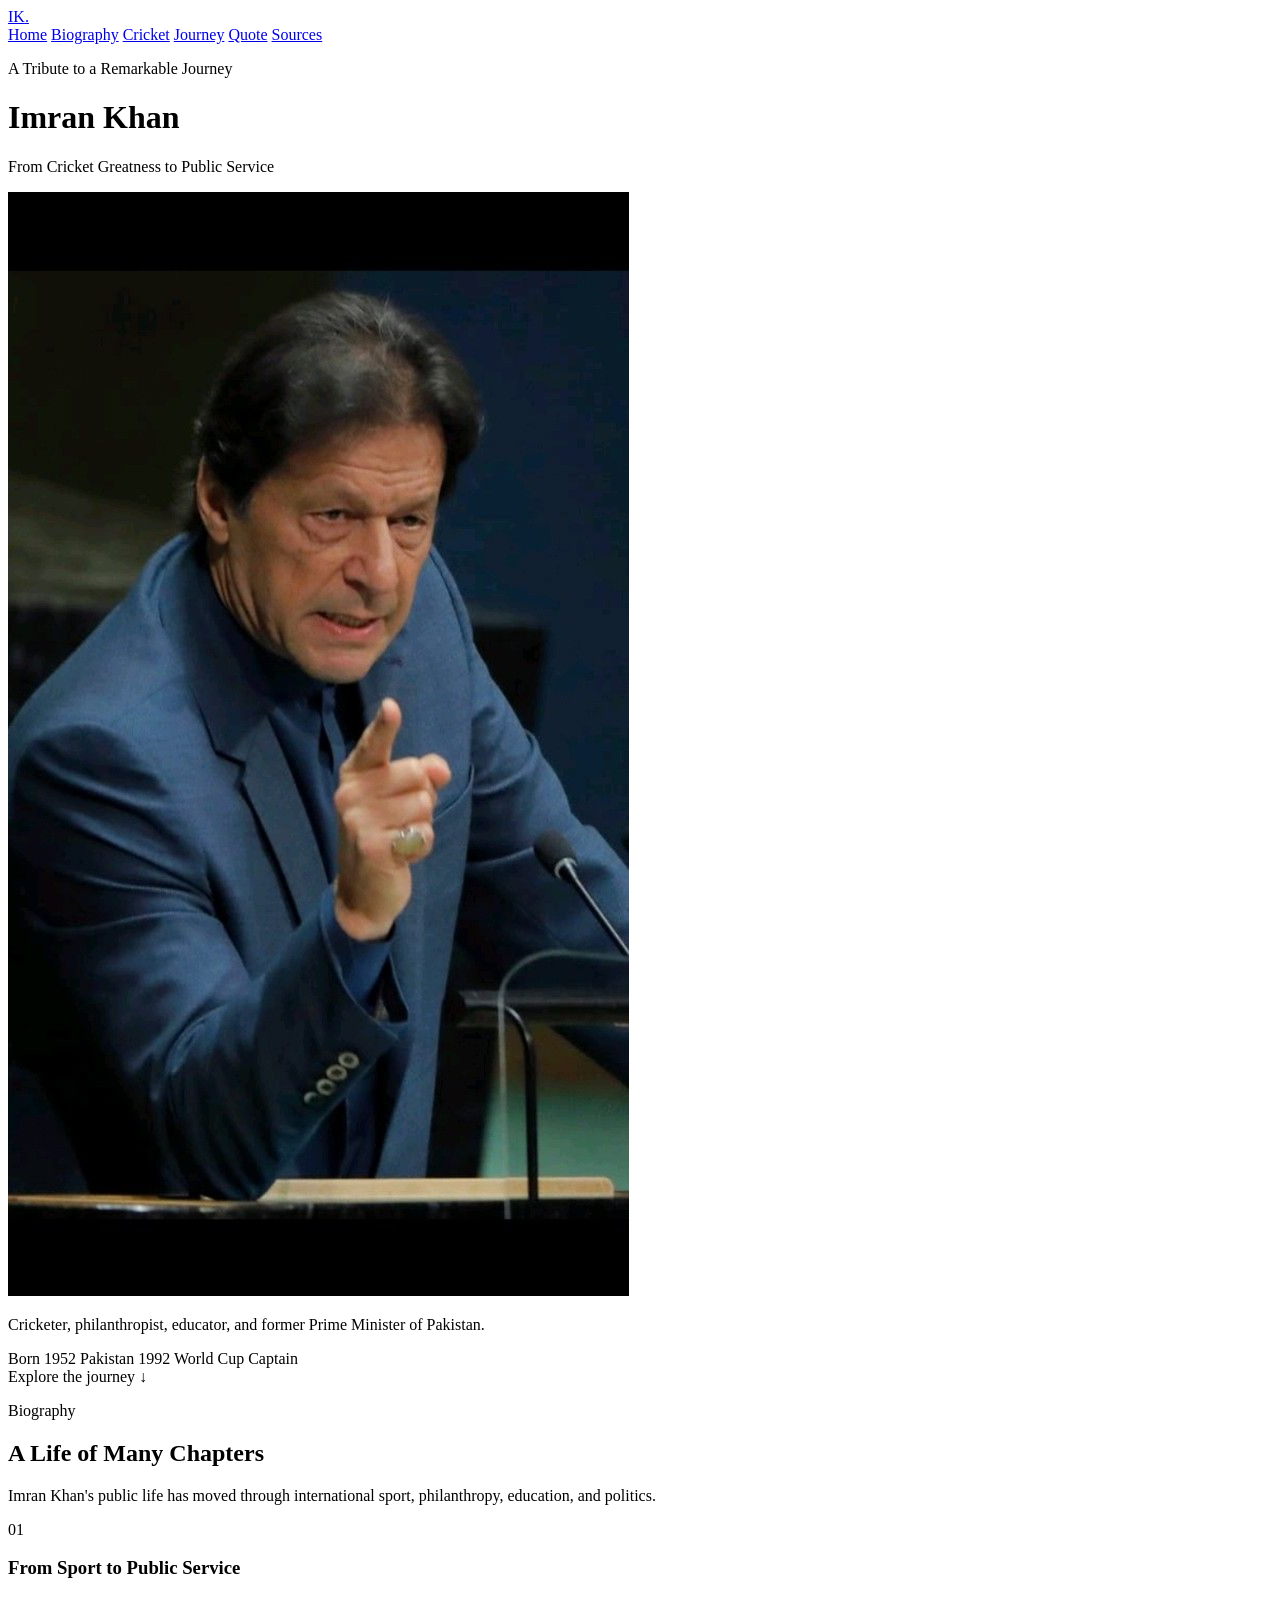
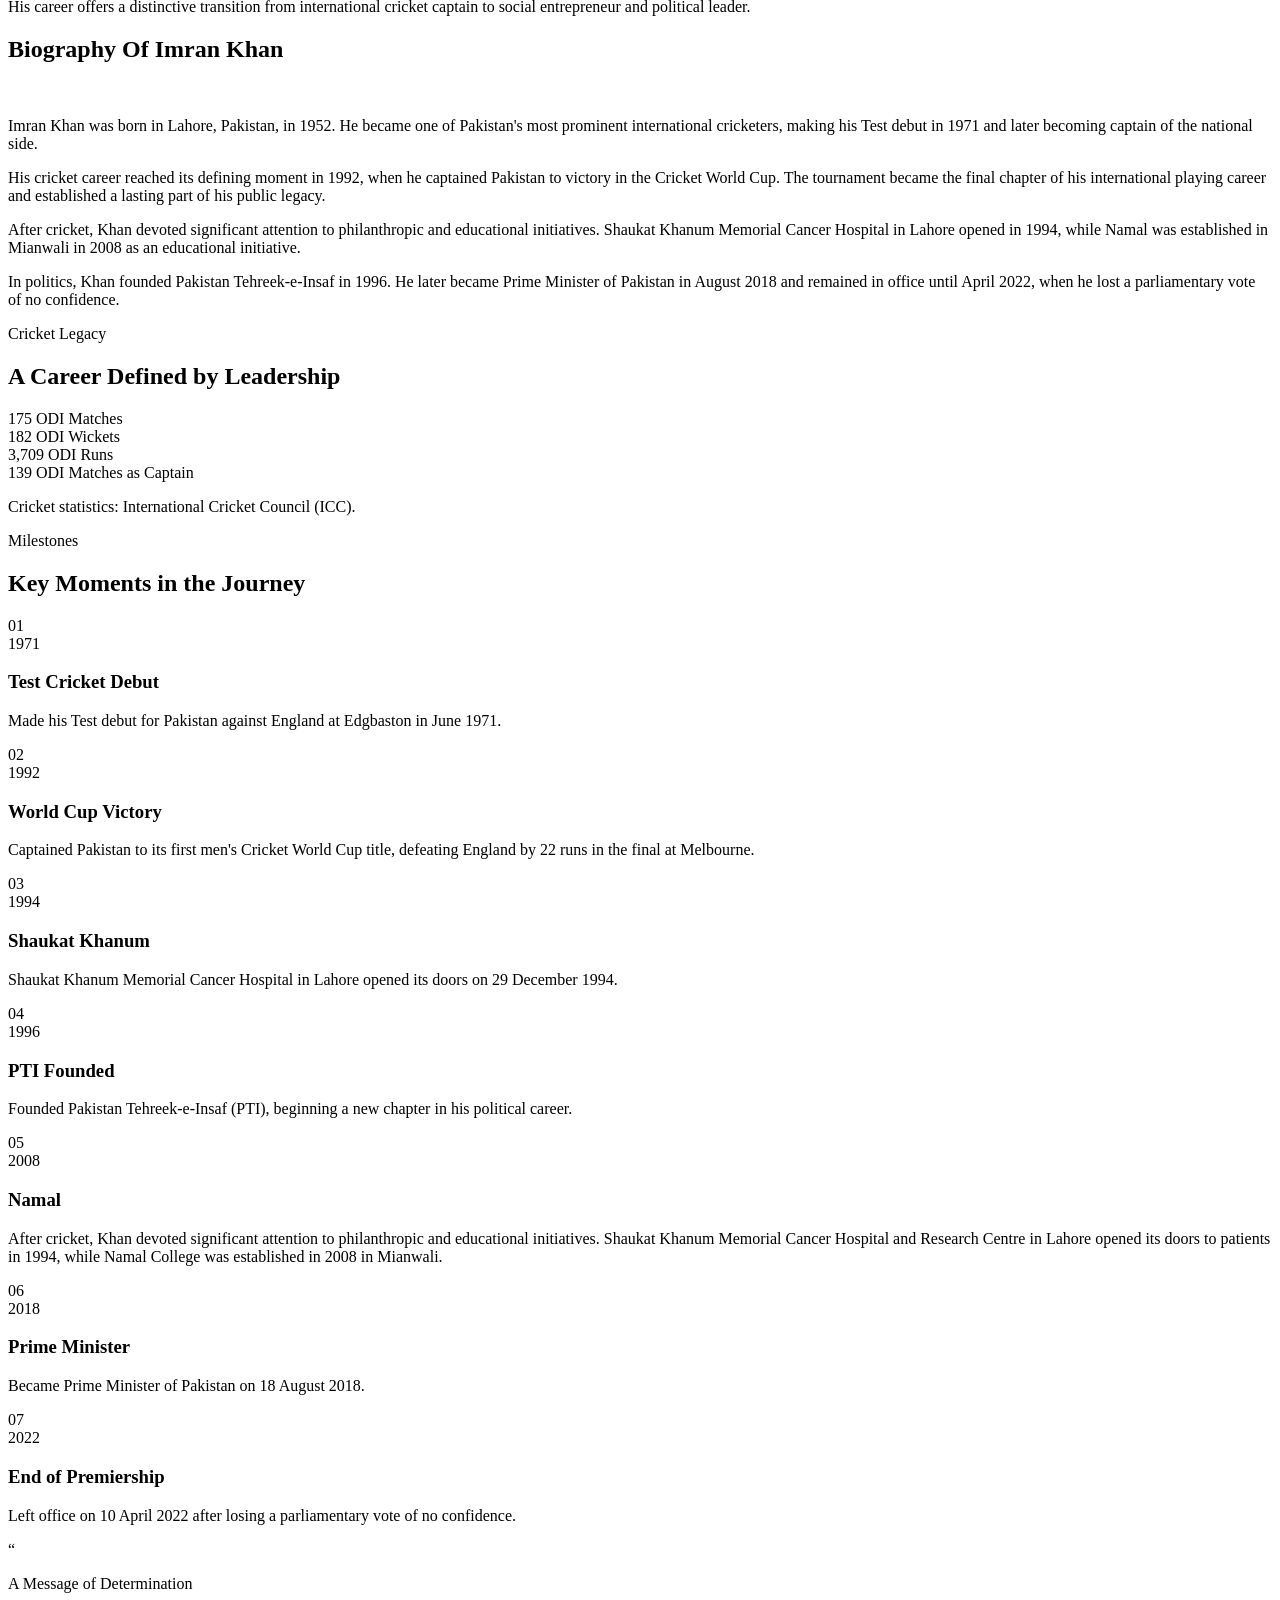
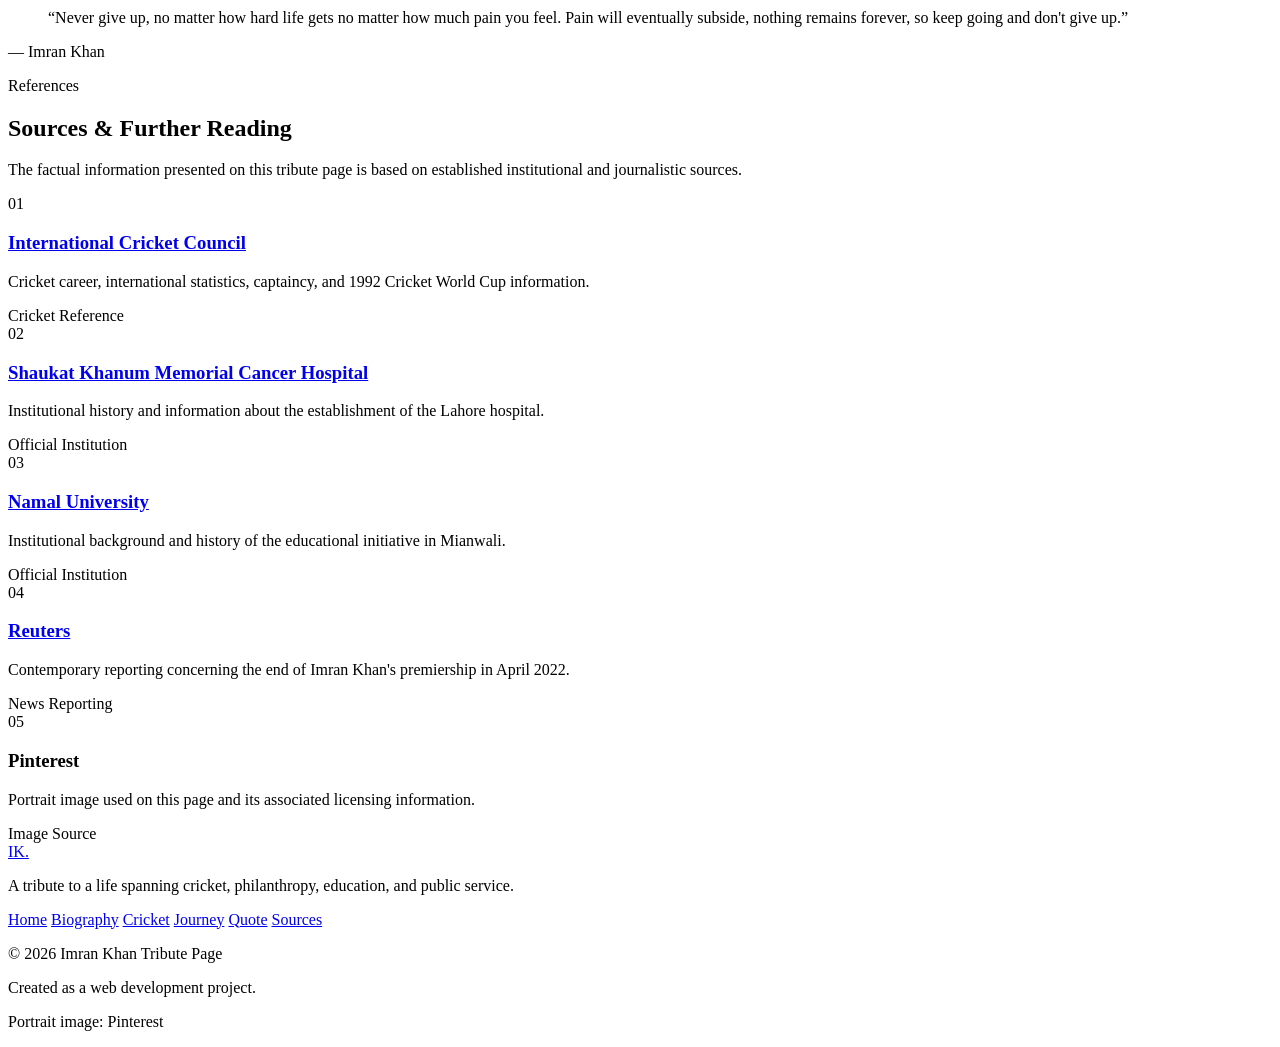
==== WebDev_L2_Tribute Page/index.html @ f022f45e "Organize projects into separate folders" ====
<!DOCTYPE html>
<html lang="en">

<head>
    <meta charset="UTF-8">

    <!-- Makes the website responsive on mobile devices -->
    <meta name="viewport" content="width=device-width, initial-scale=1.0">

<meta
    name="description"
    content="A tribute to Imran Khan, exploring his journey from international cricket and the 1992 World Cup to philanthropy, education, and public service."
>

<meta
    name="author"
    content="Malaika Riaz Hussain"
>

<meta
    name="robots"
    content="index, follow"
>

<meta
    name="theme-color"
    content="#0b3d2e"
>

<meta
    property="og:title"
    content="Imran Khan — A Tribute to a Remarkable Journey"
>

<meta
    property="og:description"
    content="A visual tribute exploring Imran Khan's journey through cricket, philanthropy, education, and public service."
>

<meta
    property="og:type"
    content="website"
>

<meta
    property="og:image"
    content="images/imran-khan.jpg"
>

    <!-- Page title shown in the browser tab -->
    <title>

    Imran Khan — A Tribute to a Remarkable Journey

</title>

    <!-- Website description -->
    <meta name="description"
        content="A fact-based tribute to Imran Khan, exploring his cricket career, philanthropic work, educational initiatives, and political journey.">

    <!-- Google Fonts -->
    <link rel="preconnect" href="https://fonts.googleapis.com">
    <link rel="preconnect" href="https://fonts.gstatic.com" crossorigin>

    <link
        href="https://fonts.googleapis.com/css2?family=Inter:wght@400;500;600;700&family=Playfair+Display:wght@600;700&display=swap"
        rel="stylesheet">

    <!-- Main stylesheet -->
    <link rel="stylesheet" href="css/style.css">
</head>

<body>

    <!-- ================================
         NAVIGATION
    ================================= -->

    <nav class="navbar">

        <div class="nav-container">

            <a href="#home" class="nav-logo" aria-label="Imran Khan Tribute Home">
    IK<span>.</span>
</a>

            <div class="nav-links">

                <a href="#home">Home</a>

             <a href="#biography">Biography</a>

<a href="#cricket">Cricket</a>

<a href="#timeline">Journey</a>
                <a href="#quote">Quote</a>

                <a href="#sources">Sources</a>

            </div>

        </div>

    </nav>


    <!-- ================================
         HEADER / HERO SECTION
    ================================= -->

    <header class="hero" id="home">

        <div class="hero-content">

            <p class="hero-label">A Tribute to a Remarkable Journey</p>

            <h1>Imran Khan</h1>

            <p class="hero-tagline">
    From Cricket Greatness to Public Service
</p>

<div class="hero-divider"></div>

            <div class="hero-image">

                <img
                    src="images/imran-khan.jpg"
                    alt="Portrait of Imran Khan">
            </div>

            <p class="hero-intro">
    Cricketer, philanthropist, educator, and former Prime Minister
    of Pakistan.
</p>

<div class="hero-meta">

    <span>Born 1952</span>

    <span class="meta-divider"></span>

    <span>Pakistan</span>

    <span class="meta-divider"></span>

    <span>1992 World Cup Captain</span>

</div>

        </div>


<div class="scroll-indicator">

    <span>Explore the journey</span>

    <span class="scroll-arrow">↓</span>

</div>


    </header>


    <!-- ================================
         MAIN CONTENT
    ================================= -->

    <main>

        <!-- ================================
             BIOGRAPHY SECTION
        ================================= -->

        <section <div class="section-container">

    <div class="biography-layout">

        <!-- ============================
             BIOGRAPHY INTRO
        ============================= -->

        <div class="biography-intro">

            <p class="section-label">
                Biography
            </p>

            <h2>
                A Life of Many Chapters
            </h2>

            <p class="biography-lead">
                Imran Khan's public life has moved through
                international sport, philanthropy, education,
                and politics.
            </p>


            <div class="legacy-card">

                <span class="legacy-number">
                    01
                </span>

                <div>

                    <h3>
                        From Sport to Public Service
                    </h3>

                    <p>
                        His career offers a distinctive
                        transition from international cricket
                        captain to social entrepreneur and
                        political leader.
                    </p>

                </div>

            </div>

        </div>


        <!-- ============================
             BIOGRAPHY TEXT
        ============================= -->
<section class="biography-section" id="biography">

<h2> Biography Of Imran Khan </h2>
<br>
            <p class="featured-paragraph">
                Imran Khan was born in Lahore, Pakistan,
                in 1952. He became one of Pakistan's most
                prominent international cricketers, making
                his Test debut in 1971 and later becoming
                captain of the national side.
            </p>


            <p>
                His cricket career reached its defining
                moment in 1992, when he captained Pakistan
                to victory in the Cricket World Cup. The
                tournament became the final chapter of his
                international playing career and established
                a lasting part of his public legacy.
            </p>


            <p>
                After cricket, Khan devoted significant
                attention to philanthropic and educational
                initiatives. Shaukat Khanum Memorial Cancer
                Hospital in Lahore opened in 1994, while
                Namal was established in Mianwali in 2008
                as an educational initiative.
            </p>


            <p>
                In politics, Khan founded Pakistan
                Tehreek-e-Insaf in 1996. He later became
                Prime Minister of Pakistan in August 2018
                and remained in office until April 2022,
                when he lost a parliamentary vote of
                no confidence.
            </p>

        </div>

    </div>

</div>

        </section>

<!-- ================================
     CRICKET LEGACY SECTION
================================= -->

<section class="stats-section" id="cricket">

    <div class="section-container">

        <div class="stats-heading">

            <p class="section-label">Cricket Legacy</p>

            <h2>A Career Defined by Leadership</h2>

        </div>


        <div class="stats-grid">

            <!-- Stat 1 -->
            <article class="stat-card">

                <span class="stat-number">175</span>

                <span class="stat-label">
                    ODI Matches
                </span>

            </article>


            <!-- Stat 2 -->
            <article class="stat-card">

                <span class="stat-number">182</span>

                <span class="stat-label">
                    ODI Wickets
                </span>

            </article>


            <!-- Stat 3 -->
            <article class="stat-card">

                <span class="stat-number">3,709</span>

                <span class="stat-label">
                    ODI Runs
                </span>

            </article>


            <!-- Stat 4 -->
            <article class="stat-card">

                <span class="stat-number">139</span>

                <span class="stat-label">
                    ODI Matches as Captain
                </span>

            </article>

        </div>


        <p class="stats-source">
            Cricket statistics: International Cricket Council (ICC).
        </p>

    </div>

</section>



        <!-- ================================
             TIMELINE SECTION
        ================================= -->

        <section class="timeline-section" id="timeline">

            <div class="section-container">

                <p class="section-label">Milestones</p>

                <h2>Key Moments in the Journey</h2>

                <div class="timeline-grid">

    <!-- 1971 -->
    <article class="timeline-card">

        <div class="timeline-marker">
            <span>01</span>
        </div>

        <div class="timeline-content">

            <span class="timeline-year">1971</span>

            <h3>Test Cricket Debut</h3>

            <p>
                Made his Test debut for Pakistan against
                England at Edgbaston in June 1971.
            </p>

        </div>

    </article>


    <!-- 1992 -->
    <article class="timeline-card">

        <div class="timeline-marker">
            <span>02</span>
        </div>

        <div class="timeline-content">

            <span class="timeline-year">1992</span>

            <h3>World Cup Victory</h3>

            <p>
                Captained Pakistan to its first men's
                Cricket World Cup title, defeating England
                by 22 runs in the final at Melbourne.
            </p>

        </div>

    </article>


    <!-- 1994 -->
    <article class="timeline-card">

        <div class="timeline-marker">
            <span>03</span>
        </div>

        <div class="timeline-content">

            <span class="timeline-year">1994</span>

            <h3>Shaukat Khanum</h3>

            <p>
                Shaukat Khanum Memorial Cancer Hospital
                in Lahore opened its doors on
                29 December 1994.
            </p>

        </div>

    </article>


    <!-- 1996 -->
    <article class="timeline-card">

        <div class="timeline-marker">
            <span>04</span>
        </div>

        <div class="timeline-content">

            <span class="timeline-year">1996</span>

            <h3>PTI Founded</h3>

            <p>
                Founded Pakistan Tehreek-e-Insaf (PTI),
                beginning a new chapter in his political
                career.
            </p>

        </div>

    </article>


    <!-- 2008 -->
    <article class="timeline-card">

        <div class="timeline-marker">
            <span>05</span>
        </div>

        <div class="timeline-content">

            <span class="timeline-year">2008</span>

            <h3>Namal</h3>

            <p>
                After cricket, Khan devoted significant attention to
    philanthropic and educational initiatives. Shaukat Khanum
    Memorial Cancer Hospital and Research Centre in Lahore
    opened its doors to patients in 1994, while Namal College
    was established in 2008 in Mianwali.
            </p>

        </div>

    </article>


    <!-- 2018 -->
    <article class="timeline-card">

        <div class="timeline-marker">
            <span>06</span>
        </div>

        <div class="timeline-content">

            <span class="timeline-year">2018</span>

            <h3>Prime Minister</h3>

            <p>
                Became Prime Minister of Pakistan on
                18 August 2018.
            </p>

        </div>

    </article>


    <!-- 2022 -->
    <article class="timeline-card">

        <div class="timeline-marker">
            <span>07</span>
        </div>

        <div class="timeline-content">

            <span class="timeline-year">2022</span>

            <h3>End of Premiership</h3>

            <p>
                Left office on 10 April 2022 after losing
                a parliamentary vote of no confidence.
            </p>

        </div>

    </article>

</div>
            </div>

        </section>


        <!-- ================================
             QUOTE SECTION
        ================================= -->

        <section class="quote-section" id="quote">

    <div class="section-container">

        <div class="quote-wrapper">

            <span class="quote-mark" aria-hidden="true">
                “
            </span>

            <p class="quote-label">
                A Message of Determination
            </p>

            <div class="quote-line"></div>

            <blockquote>
                “Never give up, no matter how hard life gets no matter how much pain you feel. Pain will eventually subside, nothing remains forever, so keep going and don't give up.”
            </blockquote>

            <p class="quote-author">
                — Imran Khan
            </p>

            

        </div>

    </div>

</section>
        <!-- ================================
             SOURCES SECTION
        ================================= -->

        <section class="sources-section" id="sources">

   <div class="section-container">

    <div class="sources-header">

        <p class="section-label">
            References
        </p>

        <h2>
            Sources & Further Reading
        </h2>

        <p>
            The factual information presented on this tribute page
            is based on established institutional and journalistic
            sources.
        </p>

    </div>


    <div class="sources-grid">

        <!-- Source 01 -->
        <article class="source-card">

            <span class="source-number">
                01
            </span>

            <div class="source-content">

                <h3>
    <a
        href="https://www.icc-cricket.com/hall-of-fame/hall-of-famers/hall-of-famer-imran-khan"
        target="_blank"
        rel="noopener noreferrer"
    >
        International Cricket Council
    </a>
</h3>

                <p>
                    Cricket career, international statistics,
                    captaincy, and 1992 Cricket World Cup
                    information.
                </p>

                <span class="source-type">
                    Cricket Reference
                </span>

            </div>

        </article>


        <!-- Source 02 -->
        <article class="source-card">

            <span class="source-number">
                02
            </span>

            <div class="source-content">

                <h3>
    <a
        href="https://shaukatkhanum.org.pk/about-us/our-story/"
        target="_blank"
        rel="noopener noreferrer"
    >
        Shaukat Khanum Memorial Cancer Hospital
    </a>
</h3>

                <p>
                    Institutional history and information about
                    the establishment of the Lahore hospital.
                </p>

                <span class="source-type">
                    Official Institution
                </span>

            </div>

        </article>


        <!-- Source 03 -->
        <article class="source-card">

            <span class="source-number">
                03
            </span>

            <div class="source-content">

                <h3>
    <a
        href="https://namal.edu.pk/the-namal-story"
        target="_blank"
        rel="noopener noreferrer"
    >
        Namal University
    </a>
</h3>
                <p>
                    Institutional background and history of the
                    educational initiative in Mianwali.
                </p>

                <span class="source-type">
                    Official Institution
                </span>

            </div>

        </article>


        <!-- Source 04 -->
        <article class="source-card">

            <span class="source-number">
                04
            </span>

            <div class="source-content">

                <h3>
    <a
        href="https://www.euronews.com/2022/04/10/us-pakistan-politics-khan-newsmaker"
        target="_blank"
        rel="noopener noreferrer"
    >
        Reuters
    </a>
</h3>
                <p>
                    Contemporary reporting concerning the end
                    of Imran Khan's premiership in April 2022.
                </p>

                <span class="source-type">
                    News Reporting
                </span>

            </div>

        </article>


        <!-- Source 05 -->
        <article class="source-card">

            <span class="source-number">
                05
            </span>

            <div class="source-content">

                <h3>
                    Pinterest 
                </h3>

                <p>
                    Portrait image used on this page and its
                    associated licensing information.
                </p>

                <span class="source-type">
                    Image Source
                </span>

            </div>

        </article>

    </div>

</div>

        </section>

    </main>


    <!-- ================================
         FOOTER
    ================================= -->

    <footer class="footer">

    <div class="footer-container">

        <div class="footer-brand">

            <a href="#home" class="footer-logo">
                IK<span>.</span>
            </a>

            <p>
                A tribute to a life spanning cricket,
                philanthropy, education, and public service.
            </p>

        </div>


        <div class="footer-links">

            <a href="#home">Home</a>

            <a href="#biography">Biography</a>

            <a href="#cricket">Cricket</a>

            <a href="#timeline">Journey</a>

            <a href="#quote">Quote</a>

            <a href="#sources">Sources</a>

        </div>

    </div>


    <div class="footer-bottom">

        <p>
            © 2026 Imran Khan Tribute Page
        </p>

        <p>
            Created as a web development project.
        </p>

        <p>
            Portrait image: Pinterest
        </p>

    </div>

</footer>

</body>

</html>
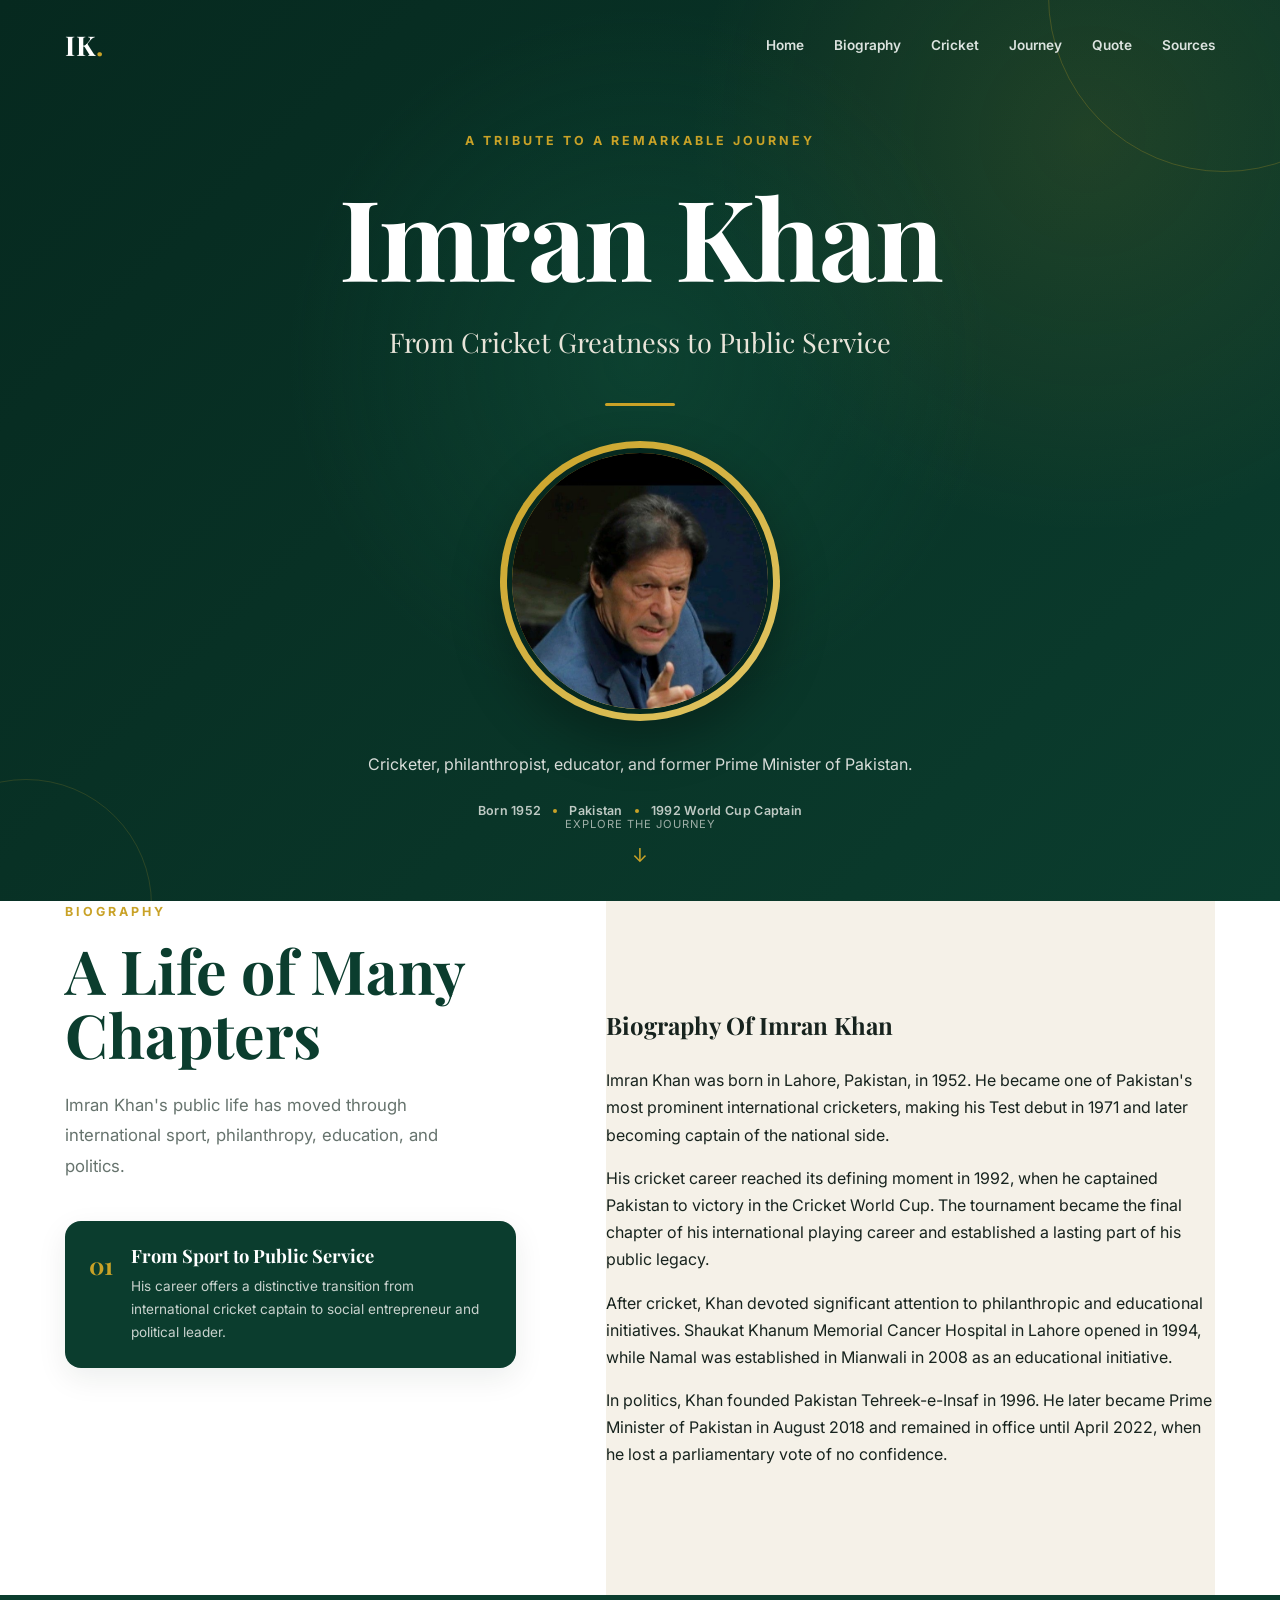
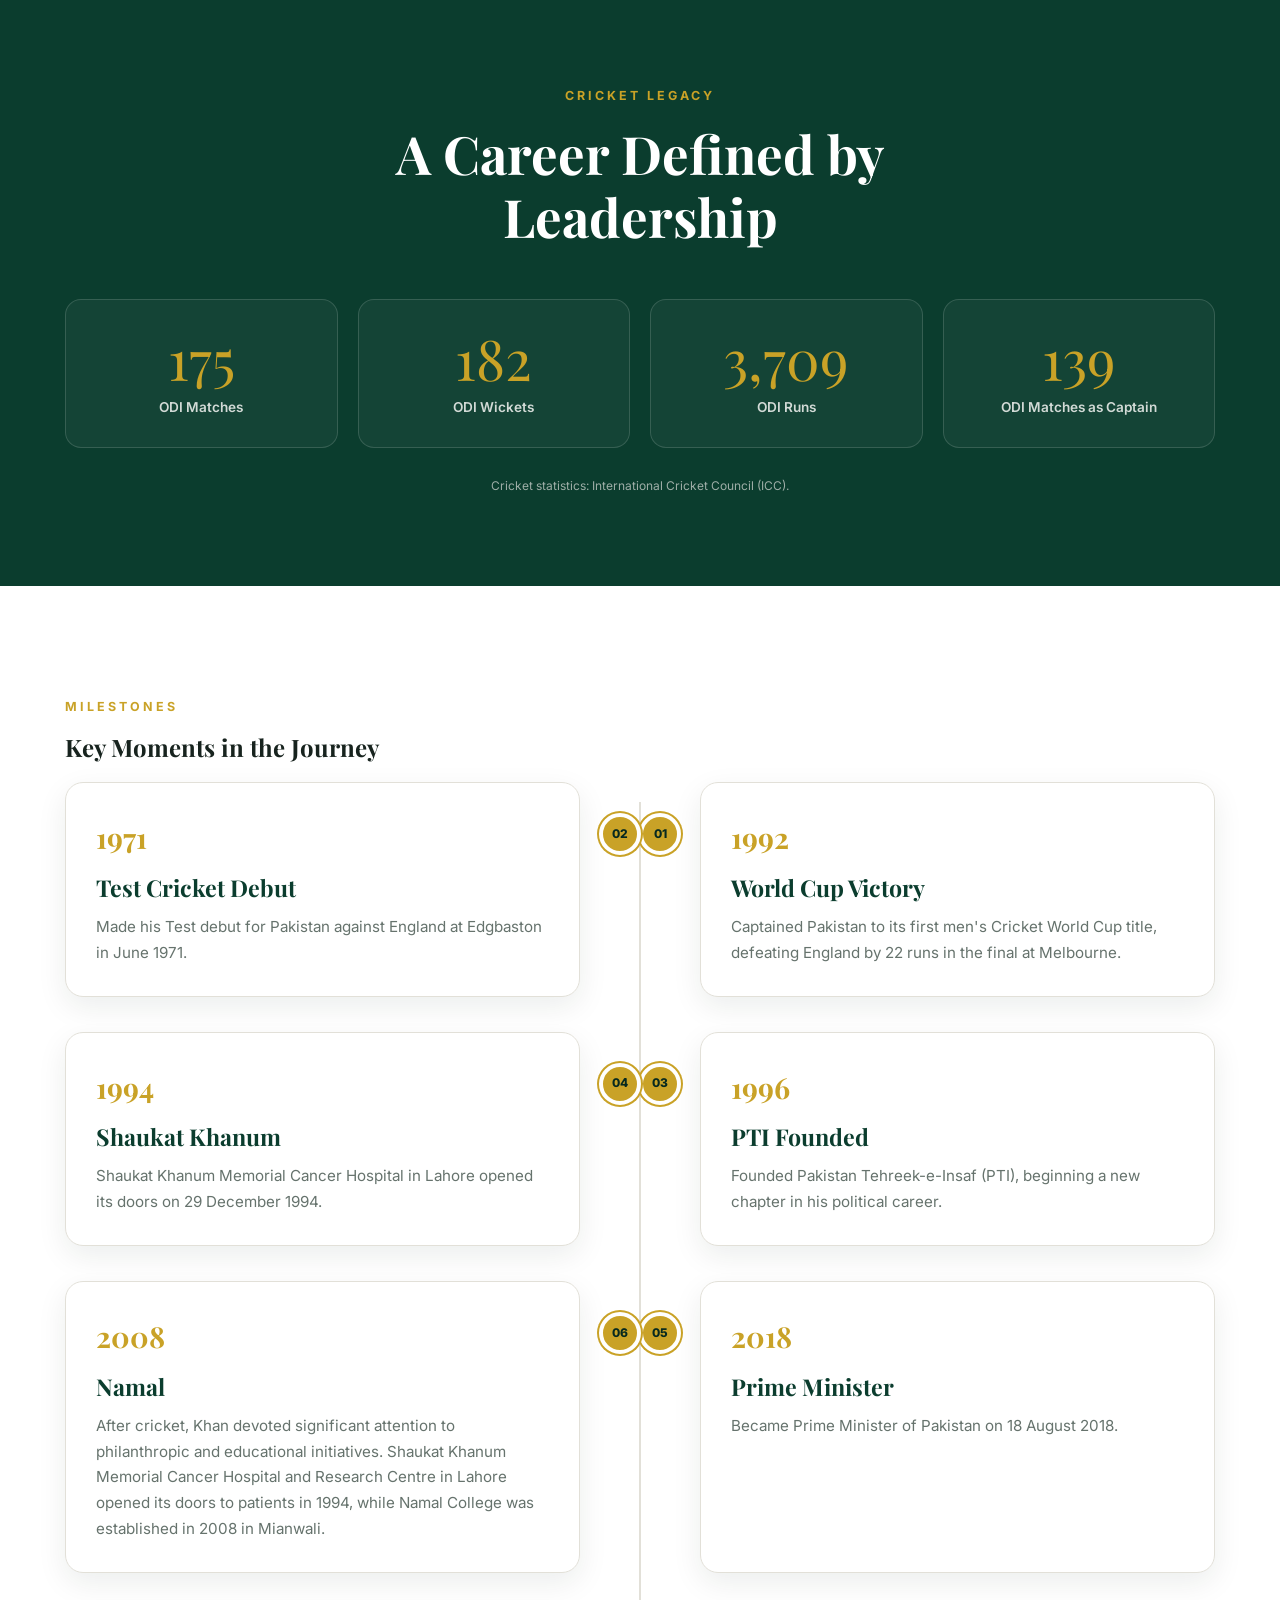
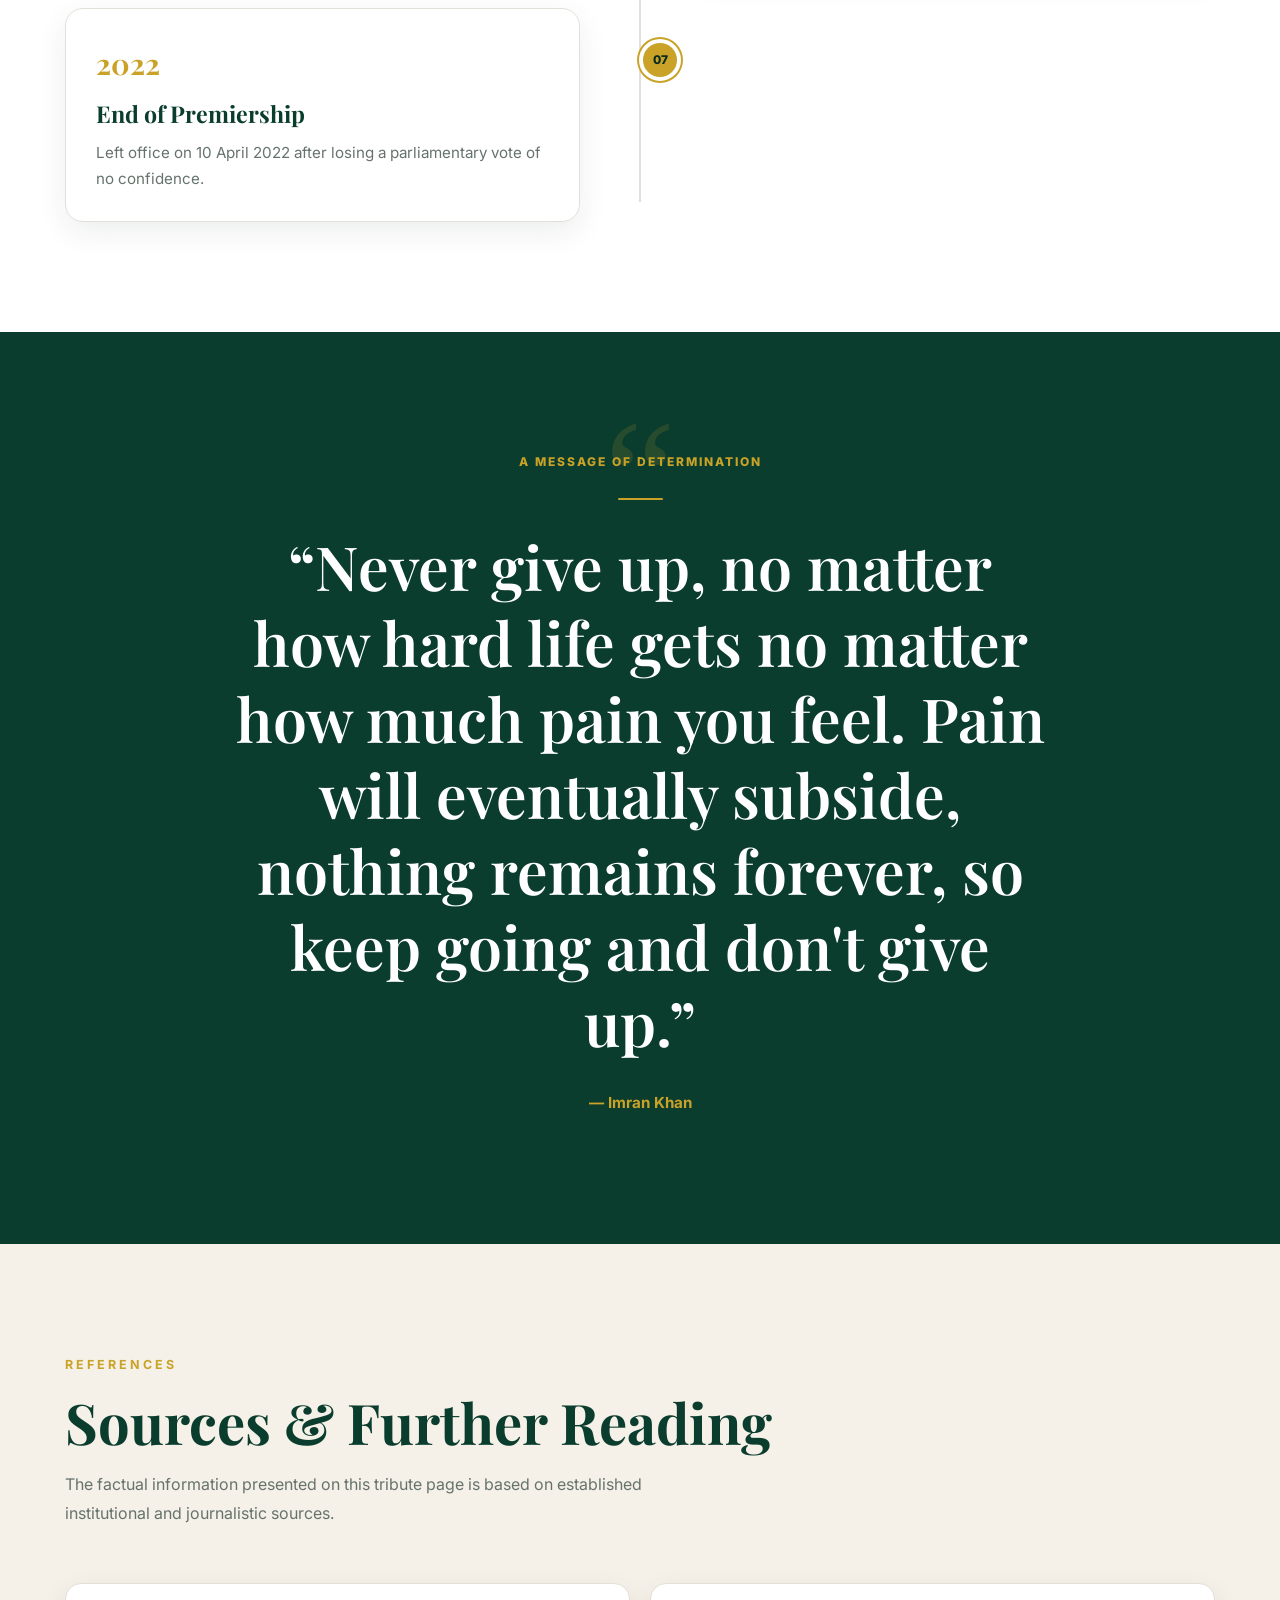
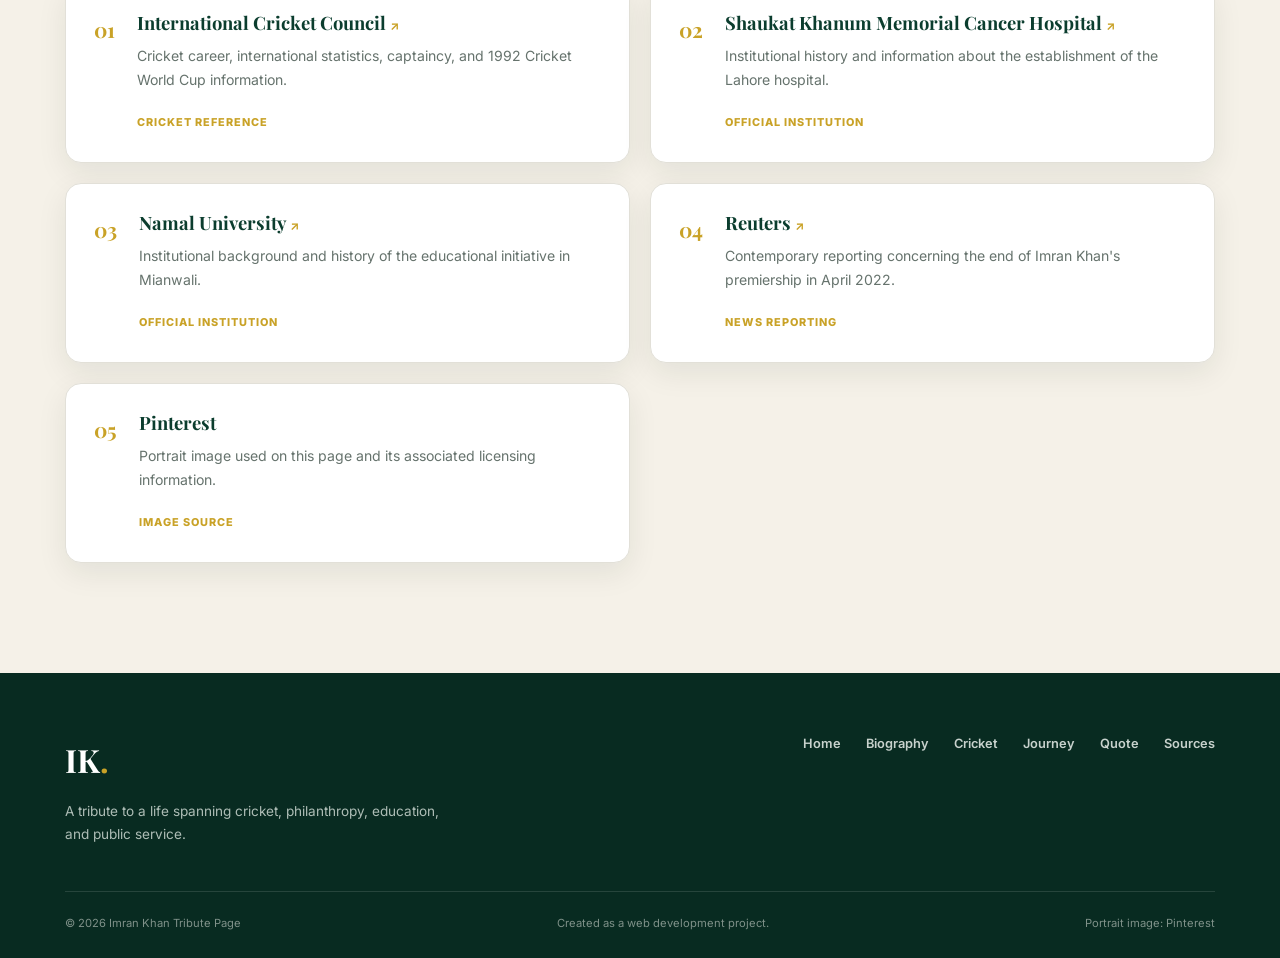
==== commit 270a0989: "Fix Tribute Page CSS path" ====
--- a/WebDev_L2_Tribute Page/index.html
+++ b/WebDev_L2_Tribute Page/index.html
@@ -67,7 +67,7 @@
         rel="stylesheet">
 
     <!-- Main stylesheet -->
-    <link rel="stylesheet" href="css/style.css">
+    <link rel="stylesheet" href="CSS/style.css">
 </head>
 
 <body>
--- a/WebDev_L2_Tribute Page/CSS/style.css
+++ b/WebDev_L2_Tribute Page/CSS/style.css
@@ -0,0 +1,1758 @@
+/* =========================================
+   IMRAN KHAN TRIBUTE PAGE
+   Main Stylesheet
+========================================= */
+
+
+/* =========================================
+   1. ROOT VARIABLES
+========================================= */
+
+:root {
+
+    /* Main Colors */
+    --dark-green: #0b3d2e;
+    --deep-green: #06291f;
+    --green: #145c43;
+
+    --cream: #f5f1e8;
+    --white: #ffffff;
+
+    --gold: #c9a227;
+    --light-gold: #e2c766;
+
+    --text-dark: #17231e;
+    --text-muted: #66736d;
+
+    --border-light: #e2e0d8;
+
+    /* Typography */
+    --heading-font: "Playfair Display", Georgia, serif;
+    --body-font: "Inter", Arial, sans-serif;
+
+    /* Layout */
+    --max-width: 1150px;
+
+    /* Effects */
+    --shadow-soft: 0 12px 35px rgba(0, 0, 0, 0.08);
+    --shadow-card: 0 10px 30px rgba(6, 41, 31, 0.08);
+
+    --transition: 0.3s ease;
+}
+
+
+/* =========================================
+   2. RESET
+========================================= */
+
+* {
+    margin: 0;
+    padding: 0;
+    box-sizing: border-box;
+}
+
+
+html {
+    scroll-behavior: smooth;
+}
+
+
+body {
+    font-family: var(--body-font);
+    color: var(--text-dark);
+    background-color: var(--white);
+    line-height: 1.7;
+}
+
+
+/* =========================================
+   3. GLOBAL ELEMENTS
+========================================= */
+
+img {
+    max-width: 100%;
+    display: block;
+}
+
+
+h1,
+h2,
+h3 {
+    font-family: var(--heading-font);
+    line-height: 1.2;
+}
+
+
+p {
+    margin-bottom: 1rem;
+}
+
+
+a {
+    color: inherit;
+    text-decoration: none;
+}
+
+
+ul {
+    list-style-position: inside;
+}
+
+
+/* =========================================
+   4. REUSABLE CONTAINER
+========================================= */
+
+.section-container {
+    width: min(90%, var(--max-width));
+    margin: 0 auto;
+}
+
+
+/* =========================================
+   5. NAVIGATION
+========================================= */
+
+.navbar {
+    position: absolute;
+
+    top: 0;
+    left: 0;
+
+    width: 100%;
+
+    z-index: 100;
+
+    padding: 22px 0;
+}
+
+
+.nav-container {
+    width: min(90%, var(--max-width));
+
+    margin: 0 auto;
+
+    display: flex;
+
+    align-items: center;
+
+    justify-content: space-between;
+}
+
+
+.nav-logo {
+    font-family: var(--heading-font);
+
+    font-size: 1.7rem;
+
+    font-weight: 700;
+
+    color: var(--white);
+
+    letter-spacing: 1px;
+}
+
+
+.nav-logo span {
+    color: var(--gold);
+}
+
+
+.nav-links {
+    display: flex;
+
+    align-items: center;
+
+    gap: 30px;
+}
+
+
+.nav-links a {
+    color: #dce3df;
+
+    font-size: 0.85rem;
+
+    font-weight: 600;
+
+    transition: color var(--transition);
+}
+
+
+.nav-links a:hover {
+    color: var(--gold);
+}
+
+/* =========================================
+   6. HERO SECTION
+========================================= */
+
+.hero {
+    min-height: 100vh;
+
+    background:
+    radial-gradient(
+        circle at 50% 40%,
+        rgba(20, 92, 67, 0.35),
+        transparent 42%
+    ),
+    radial-gradient(
+        circle at 85% 15%,
+        rgba(201, 162, 39, 0.12),
+        transparent 30%
+    ),
+    linear-gradient(
+        135deg,
+        var(--deep-green),
+        var(--dark-green)
+    );
+
+    color: var(--white);
+
+    display: flex;
+    align-items: center;
+    justify-content: center;
+
+    text-align: center;
+
+    padding: 80px 20px;
+
+    position: relative;
+
+    overflow: hidden;
+}
+
+
+.hero::before {
+    content: "";
+
+    position: absolute;
+
+    width: 350px;
+    height: 350px;
+
+    border: 1px solid rgba(201, 162, 39, 0.25);
+
+    border-radius: 50%;
+
+    top: -180px;
+    right: -120px;
+}
+
+
+.hero::after {
+    content: "";
+
+    position: absolute;
+
+    width: 250px;
+    height: 250px;
+
+    border: 1px solid rgba(201, 162, 39, 0.18);
+
+    border-radius: 50%;
+
+    bottom: -130px;
+    left: -100px;
+}
+
+
+.hero-content {
+    width: min(100%, 850px);
+
+    position: relative;
+
+    z-index: 1;
+
+    padding-top: 50px;
+}
+
+
+.hero-label,
+.section-label {
+    color: var(--gold);
+
+    text-transform: uppercase;
+
+    letter-spacing: 3px;
+
+    font-size: 0.78rem;
+
+    font-weight: 700;
+}
+
+
+.hero-label {
+    margin-bottom: 18px;
+}
+
+
+.hero h1 {
+    font-size: clamp(3.5rem, 9vw, 7rem);
+
+    margin-bottom: 15px;
+
+    letter-spacing: -2px;
+}
+
+
+.hero-tagline {
+    font-family: var(--heading-font);
+
+    font-size: clamp(1.15rem, 3vw, 1.7rem);
+
+    color: #e8e4d9;
+
+    margin-bottom: 38px;
+}
+
+
+.hero-image {
+    width: 280px;
+    height: 280px;
+
+    margin: 0 auto 30px;
+
+    border-radius: 50%;
+
+    padding: 7px;
+
+    background: linear-gradient(
+        135deg,
+        var(--gold),
+        var(--light-gold)
+    );
+
+    position: relative;
+
+    box-shadow:
+        0 20px 50px rgba(0, 0, 0, 0.35),
+        0 0 45px rgba(201, 162, 39, 0.12);
+
+    box-shadow:
+        0 20px 50px rgba(0, 0, 0, 0.3);
+}
+
+
+.hero-image img {    
+    width: 100%;
+    height: 100%;
+
+    object-fit: cover;
+object-position: center top;
+    border-radius: 50%;
+
+    border: 5px solid var(--deep-green);
+}
+
+.hero-divider {
+    width: 70px;
+
+    height: 3px;
+
+    background-color: var(--gold);
+
+    margin: 0 auto 35px;
+
+    border-radius: 10px;
+}
+
+.hero-intro {
+    max-width: 650px;
+
+    margin: 0 auto;
+
+    color: #d8ddd9;
+
+    font-size: 1rem;
+}
+
+.hero-meta {
+    display: flex;
+
+    align-items: center;
+
+    justify-content: center;
+
+    flex-wrap: wrap;
+
+    gap: 12px;
+
+    margin-top: 22px;
+
+    color: #bfcac4;
+
+    font-size: 0.78rem;
+
+    font-weight: 600;
+
+    letter-spacing: 0.3px;
+}
+
+
+.meta-divider {
+    width: 4px;
+
+    height: 4px;
+
+    border-radius: 50%;
+
+    background-color: var(--gold);
+}
+
+.scroll-indicator {
+    position: absolute;
+
+    bottom: 30px;
+
+    left: 50%;
+
+    transform: translateX(-50%);
+
+    display: flex;
+
+    flex-direction: column;
+
+    align-items: center;
+
+    gap: 5px;
+
+    color: #9eaea7;
+
+    font-size: 0.7rem;
+
+    letter-spacing: 1px;
+
+    text-transform: uppercase;
+}
+
+
+.scroll-arrow {
+    color: var(--gold);
+
+    font-size: 1.2rem;
+
+    animation: scrollBounce 1.8s infinite;
+}
+
+
+
+
+/* =========================================
+   BIOGRAPHY SECTION
+========================================= */
+
+.biography-section {
+    background-color: var(--cream);
+
+    padding: 110px 0;
+}
+
+
+.biography-layout {
+    display: grid;
+
+    grid-template-columns: 0.85fr 1.15fr;
+
+    gap: 90px;
+
+    align-items: start;
+}
+
+
+/* Left side */
+
+.biography-intro {
+    position: sticky;
+
+    top: 100px;
+}
+
+
+.biography-intro h2 {
+    margin-top: 12px;
+
+    margin-bottom: 24px;
+
+    font-size: clamp(2.4rem, 5vw, 3.8rem);
+
+    line-height: 1.05;
+
+    color: var(--dark-green);
+}
+
+
+.biography-lead {
+    max-width: 430px;
+
+    font-size: 1.05rem;
+
+    line-height: 1.8;
+
+    color: var(--text-muted);
+
+    margin-bottom: 40px;
+}
+
+
+/* Legacy callout */
+
+.legacy-card {
+    display: grid;
+
+    grid-template-columns: auto 1fr;
+
+    gap: 18px;
+
+    padding: 24px;
+
+    border-radius: 16px;
+
+    background-color: var(--dark-green);
+
+    color: var(--white);
+
+    box-shadow: var(--shadow-card);
+}
+
+
+.legacy-number {
+    font-family: var(--heading-font);
+
+    font-size: 1.5rem;
+
+    color: var(--gold);
+
+    font-weight: 700;
+}
+
+
+.legacy-card h3 {
+    font-size: 1.15rem;
+
+    margin-bottom: 8px;
+
+    color: var(--white);
+}
+
+
+.legacy-card p {
+    color: #c8d2cd;
+
+    font-size: 0.85rem;
+
+    line-height: 1.7;
+
+    margin-bottom: 0;
+}
+
+
+/* Right side */
+
+.biography-content {
+    max-width: 720px;
+}
+
+
+.biography-content p {
+    color: var(--text-muted);
+
+    font-size: 1rem;
+
+    line-height: 1.9;
+
+    margin-bottom: 28px;
+}
+
+
+/* First paragraph */
+
+.biography-content .featured-paragraph {
+    font-family: var(--heading-font);
+
+    font-size: 1.35rem;
+
+    line-height: 1.65;
+
+    color: var(--dark-green);
+
+    padding-left: 25px;
+
+    border-left: 3px solid var(--gold);
+
+    margin-bottom: 35px;
+}
+/* =========================================
+   8. CRICKET LEGACY STATISTICS
+========================================= */
+
+.stats-section {
+    background-color: var(--dark-green);
+
+    color: var(--white);
+
+    padding: 90px 0;
+}
+
+
+.stats-heading {
+    text-align: center;
+
+    max-width: 750px;
+
+    margin: 0 auto 50px;
+}
+
+
+.stats-heading h2 {
+    font-size: clamp(2.2rem, 5vw, 3.3rem);
+
+    margin-top: 12px;
+
+    color: var(--white);
+}
+
+
+.stats-grid {
+    display: grid;
+
+    grid-template-columns: repeat(4, 1fr);
+
+    gap: 20px;
+}
+
+
+.stat-card {
+    text-align: center;
+
+    padding: 30px 20px;
+
+    border: 1px solid rgba(255, 255, 255, 0.14);
+
+    border-radius: 16px;
+
+    background-color: rgba(255, 255, 255, 0.04);
+
+    transition:
+        transform var(--transition),
+        background-color var(--transition);
+}
+
+
+.stat-card:hover {
+    transform: translateY(-6px);
+
+    background-color: rgba(255, 255, 255, 0.08);
+}
+
+
+.stat-number {
+    display: block;
+
+    font-family: var(--heading-font);
+
+    font-size: clamp(2.3rem, 5vw, 3.5rem);
+
+    line-height: 1;
+
+    color: var(--gold);
+
+    margin-bottom: 12px;
+}
+
+
+.stat-label {
+    display: block;
+
+    color: #d2dad6;
+
+    font-size: 0.85rem;
+
+    font-weight: 600;
+
+    line-height: 1.4;
+}
+
+
+.stats-source {
+    text-align: center;
+
+    margin-top: 28px;
+
+    margin-bottom: 0;
+
+    color: #9eaea7;
+
+    font-size: 0.75rem;
+}
+
+/* =========================================
+   TIMELINE SECTION
+========================================= */
+
+.timeline-section {
+    background-color: var(--white);
+
+    padding: 110px 0;
+}
+
+
+.timeline-grid {
+    position: relative;
+
+    display: grid;
+
+    grid-template-columns: repeat(2, 1fr);
+
+    gap: 35px 80px;
+
+    margin-top: 20px;
+}
+
+
+/* Central timeline line */
+
+.timeline-grid::before {
+    content: "";
+
+    position: absolute;
+
+    top: 20px;
+    bottom: 20px;
+
+    left: 50%;
+
+    width: 2px;
+
+    background-color: var(--border-light);
+
+    transform: translateX(-50%);
+}
+
+
+/* Timeline card */
+
+.timeline-card {
+    position: relative;
+
+    background-color: var(--white);
+
+    border: 1px solid var(--border-light);
+
+    border-radius: 18px;
+
+    padding: 30px;
+
+    box-shadow: var(--shadow-card);
+
+    transition:
+        transform var(--transition),
+        box-shadow var(--transition);
+}
+
+
+/*
+   Alternate cards across the timeline
+*/
+
+.timeline-card:nth-child(odd) {
+    margin-right: 20px;
+}
+
+
+.timeline-card:nth-child(even) {
+    margin-left: 20px;
+}
+
+
+.timeline-card:hover {
+    transform: translateY(-7px);
+
+    box-shadow: var(--shadow-soft);
+}
+
+
+/* Timeline marker */
+
+.timeline-marker {
+    position: absolute;
+
+    top: 30px;
+
+    width: 42px;
+    height: 42px;
+
+    border-radius: 50%;
+
+    background-color: var(--gold);
+
+    color: var(--deep-green);
+
+    display: flex;
+
+    align-items: center;
+    justify-content: center;
+
+    font-family: var(--body-font);
+
+    font-size: 0.75rem;
+
+    font-weight: 800;
+
+    border: 4px solid var(--white);
+
+    box-shadow:
+        0 0 0 2px var(--gold);
+
+    z-index: 2;
+}
+
+
+/* Left-side markers */
+
+.timeline-card:nth-child(odd) .timeline-marker {
+    right: -102px;
+}
+
+
+/* Right-side markers */
+
+.timeline-card:nth-child(even) .timeline-marker {
+    left: -102px;
+}
+
+
+/* Timeline content */
+
+.timeline-content {
+    position: relative;
+}
+
+
+.timeline-year {
+    display: inline-block;
+
+    font-family: var(--heading-font);
+
+    color: var(--gold);
+
+    font-size: 1.8rem;
+
+    font-weight: 700;
+
+    margin-bottom: 12px;
+}
+
+
+.timeline-card h3 {
+    font-size: 1.45rem;
+
+    color: var(--dark-green);
+
+    margin-bottom: 12px;
+}
+
+
+.timeline-card p {
+    color: var(--text-muted);
+
+    font-size: 0.95rem;
+
+    margin-bottom: 0;
+}
+
+/* =========================================
+   QUOTE SECTION
+========================================= */
+
+.quote-section {
+    position: relative;
+
+    background-color: var(--dark-green);
+
+    color: var(--white);
+
+    padding: 120px 0;
+
+    overflow: hidden;
+}
+
+
+.quote-wrapper {
+    position: relative;
+
+    max-width: 900px;
+
+    margin: 0 auto;
+
+    text-align: center;
+
+    padding: 0 30px;
+}
+
+
+/* Decorative quotation mark */
+
+.quote-mark {
+    position: absolute;
+
+    top: -55px;
+
+    left: 50%;
+
+    transform: translateX(-50%);
+
+    font-family: Georgia, serif;
+
+    font-size: 10rem;
+
+    line-height: 1;
+
+    color: rgba(201, 162, 39, 0.12);
+
+    pointer-events: none;
+
+    user-select: none;
+}
+
+
+.quote-label {
+    position: relative;
+
+    z-index: 1;
+
+    color: var(--gold);
+
+    font-size: 0.75rem;
+
+    font-weight: 800;
+
+    letter-spacing: 2px;
+
+    text-transform: uppercase;
+
+    margin-bottom: 25px;
+}
+
+
+.quote-wrapper blockquote {
+    position: relative;
+
+    z-index: 1;
+
+    max-width: 820px;
+
+    margin: 0 auto 30px;
+
+    font-family: var(--heading-font);
+
+    font-size: clamp(2rem, 5vw, 3.8rem);
+
+    line-height: 1.25;
+
+    font-weight: 600;
+
+    color: var(--white);
+}
+
+
+.quote-author {
+    position: relative;
+
+    z-index: 1;
+
+    color: var(--gold);
+
+    font-size: 0.95rem;
+
+    font-weight: 700;
+
+    margin-bottom: 8px;
+}
+
+.quote-line {
+    width: 45px;
+
+    height: 2px;
+
+    margin: 0 auto 28px;
+
+    background-color: var(--gold);
+
+    border-radius: 10px;
+}
+
+.quote-source {
+    position: relative;
+
+    z-index: 1;
+
+    max-width: 600px;
+
+    margin: 0 auto;
+
+    color: #bfcac4;
+
+    font-size: 0.8rem;
+
+    line-height: 1.6;
+}
+
+
+
+
+/* =========================================
+   SOURCES SECTION
+========================================= */
+
+.sources-section {
+    background-color: var(--cream);
+
+    padding: 110px 0;
+}
+
+
+.sources-header {
+    max-width: 720px;
+
+    margin-bottom: 55px;
+}
+
+
+.sources-header h2 {
+    margin-top: 12px;
+
+    margin-bottom: 18px;
+
+    font-size: clamp(2.3rem, 5vw, 3.5rem);
+
+    line-height: 1.1;
+
+    color: var(--dark-green);
+}
+
+
+.sources-header > p:last-child {
+    max-width: 650px;
+
+    color: var(--text-muted);
+
+    line-height: 1.8;
+
+    margin-bottom: 0;
+}
+
+
+.sources-grid {
+    display: grid;
+
+    grid-template-columns: repeat(2, 1fr);
+
+    gap: 20px;
+}
+
+
+.source-card {
+    display: grid;
+
+    grid-template-columns: auto 1fr;
+
+    gap: 22px;
+
+    padding: 28px;
+
+    background-color: var(--white);
+
+    border: 1px solid var(--border-light);
+
+    border-radius: 16px;
+
+    box-shadow: var(--shadow-card);
+
+    transition:
+        transform var(--transition),
+        box-shadow var(--transition);
+}
+
+
+.source-card:hover {
+    transform: translateY(-5px);
+
+    box-shadow: var(--shadow-soft);
+}
+
+
+.source-number {
+    font-family: var(--heading-font);
+
+    font-size: 1.3rem;
+
+    font-weight: 700;
+
+    color: var(--gold);
+}
+
+
+.source-content h3 {
+    color: var(--dark-green);
+
+    font-size: 1.15rem;
+
+    margin-bottom: 10px;
+}
+
+.source-content h3 a {
+    color: var(--dark-green);
+
+    text-decoration: none;
+
+    transition: color var(--transition);
+}
+
+.source-content h3 a::after {
+    content: " ↗";
+
+    font-family: var(--body-font);
+
+    font-size: 0.75rem;
+
+    color: var(--gold);
+}
+.source-content h3 a:hover {
+    color: var(--gold);
+}
+
+.source-content p {
+    color: var(--text-muted);
+
+    font-size: 0.88rem;
+
+    line-height: 1.7;
+
+    margin-bottom: 15px;
+}
+
+
+.source-type {
+    display: inline-block;
+
+    font-size: 0.68rem;
+
+    font-weight: 800;
+
+    letter-spacing: 1px;
+
+    text-transform: uppercase;
+
+    color: var(--gold);
+}
+
+
+
+/* =========================================
+   FOOTER
+========================================= */
+
+.footer {
+    background-color: #082b21;
+
+    color: var(--white);
+
+    padding: 60px 0 25px;
+}
+
+
+.footer-container {
+    width: min(90%, var(--max-width));
+
+    margin: 0 auto;
+
+    display: flex;
+
+    justify-content: space-between;
+
+    align-items: flex-start;
+
+    gap: 50px;
+
+    padding-bottom: 45px;
+
+    border-bottom: 1px solid rgba(255, 255, 255, 0.12);
+}
+
+
+.footer-brand {
+    max-width: 380px;
+}
+
+
+.footer-logo {
+    display: inline-block;
+
+    font-family: var(--heading-font);
+
+    font-size: 2rem;
+
+    font-weight: 700;
+
+    color: var(--white);
+
+    margin-bottom: 12px;
+}
+
+
+.footer-logo span {
+    color: var(--gold);
+}
+
+
+.footer-brand p {
+    color: #aebdb6;
+
+    font-size: 0.85rem;
+
+    line-height: 1.7;
+
+    margin-bottom: 0;
+}
+
+
+.footer-links {
+    display: flex;
+
+    flex-wrap: wrap;
+
+    justify-content: flex-end;
+
+    gap: 12px 25px;
+
+    max-width: 500px;
+}
+
+
+.footer-links a {
+    color: #c8d2cd;
+
+    font-size: 0.8rem;
+
+    font-weight: 600;
+
+    transition: color var(--transition);
+}
+
+
+.footer-links a:hover {
+    color: var(--gold);
+}
+
+
+.footer-bottom {
+    width: min(90%, var(--max-width));
+
+    margin: 22px auto 0;
+
+    display: flex;
+
+    flex-wrap: wrap;
+
+    justify-content: space-between;
+
+    gap: 10px 25px;
+
+    color: #7f9189;
+
+    font-size: 0.7rem;
+}
+
+
+.footer-bottom p {
+    margin-bottom: 0;
+}
+/* =========================================
+   13. TABLET RESPONSIVENESS
+========================================= */
+
+@media (max-width: 900px) {
+
+      .timeline-grid {
+        gap: 30px 50px;
+    }
+
+
+    .timeline-card:nth-child(odd) {
+        margin-right: 10px;
+    }
+
+
+    .timeline-card:nth-child(even) {
+        margin-left: 10px;
+    }
+
+
+    .timeline-card:nth-child(odd) .timeline-marker {
+        right: -62px;
+    }
+
+
+    .timeline-card:nth-child(even) .timeline-marker {
+        left: -62px;
+    }
+
+    .hero {
+        min-height: 90vh;
+    }
+
+    .sources-grid {
+        grid-template-columns: 1fr;
+    }
+
+    .stats-grid {
+        grid-template-columns: repeat(2, 1fr);
+    }
+    .biography-layout {
+        grid-template-columns: 1fr;
+
+        gap: 50px;
+    }
+
+
+    .biography-intro {
+        position: static;
+    }
+
+
+    .biography-lead {
+        max-width: 700px;
+    }
+
+}
+
+
+@keyframes scrollBounce {
+
+    0%,
+    100% {
+        transform: translateY(0);
+    }
+
+    50% {
+        transform: translateY(6px);
+    }
+
+}
+
+
+/* =========================================
+   14. MOBILE RESPONSIVENESS
+========================================= */
+
+@media (max-width: 650px) {
+
+    .stats-section {
+        padding: 75px 0;
+    }
+
+
+    .stats-grid {
+        grid-template-columns: 1fr;
+    }
+
+    .sources-section {
+        padding: 80px 0;
+    }
+
+
+    .source-card {
+        padding: 22px;
+
+        gap: 16px;
+    }
+
+
+    .stat-card {
+        padding: 28px 20px;
+    }
+
+    .quote-section {
+        padding: 85px 0;
+    }
+
+
+    .quote-wrapper {
+        padding: 0 15px;
+    }
+
+
+    .quote-mark {
+        top: -35px;
+
+        font-size: 7rem;
+    }
+
+
+    .quote-wrapper blockquote {
+        font-size: 1.8rem;
+
+        line-height: 1.4;
+    }
+
+
+    .quote-source {
+        font-size: 0.75rem;
+    }
+
+    .navbar {
+        padding: 18px 0;
+    }
+
+
+    .nav-container {
+        flex-direction: column;
+
+        gap: 15px;
+    }
+
+
+    .nav-links {
+        gap: 16px;
+
+        flex-wrap: wrap;
+
+        justify-content: center;
+    }
+
+
+    .nav-links a {
+        font-size: 0.75rem;
+    }
+
+
+    .hero-content {
+        padding-top: 100px;
+    }
+
+    .hero {
+        min-height: auto;
+
+        padding:
+            90px 20px
+            80px;
+    }
+
+
+    .hero h1 {
+        letter-spacing: -1px;
+    }
+
+
+    .hero-image {
+        width: 220px;
+        height: 220px;
+    }
+
+    .footer {
+        padding: 50px 0 25px;
+    }
+
+
+    .footer-container {
+        flex-direction: column;
+
+        gap: 30px;
+
+        padding-bottom: 30px;
+    }
+
+
+    .footer-links {
+        justify-content: flex-start;
+
+        gap: 12px 20px;
+    }
+
+
+    .footer-bottom {
+        flex-direction: column;
+
+        gap: 7px;
+    }
+
+    .biography-section {
+        padding: 80px 0;
+    }
+
+
+    .biography-intro h2 {
+        font-size: 2.5rem;
+    }
+
+
+    .biography-content .featured-paragraph {
+        font-size: 1.15rem;
+
+        padding-left: 18px;
+    }
+
+
+    .legacy-card {
+        padding: 20px;
+    }
+
+    .biography,
+    .timeline-section,
+    .sources-section {
+        padding: 80px 0;
+    }
+
+    .hero-meta {
+        gap: 8px;
+
+        font-size: 0.7rem;
+
+        padding: 0 10px;
+    }
+
+
+    .scroll-indicator {
+        display: none;
+    }
+
+
+      .timeline-grid {
+        grid-template-columns: 1fr;
+
+        gap: 25px;
+
+        padding-left: 25px;
+    }
+
+
+    .timeline-grid::before {
+        left: 8px;
+
+        transform: none;
+    }
+
+
+    .timeline-card,
+    .timeline-card:nth-child(odd),
+    .timeline-card:nth-child(even) {
+        margin-left: 0;
+
+        margin-right: 0;
+    }
+
+
+    .timeline-marker,
+    .timeline-card:nth-child(odd) .timeline-marker,
+    .timeline-card:nth-child(even) .timeline-marker {
+        left: -46px;
+
+        right: auto;
+
+        width: 34px;
+        height: 34px;
+
+        font-size: 0.65rem;
+    }
+
+
+    .timeline-card {
+        padding: 26px;
+    }
+
+    blockquote {
+        font-size: 2rem;
+    }
+
+
+    .quote-section {
+        padding: 90px 20px;
+    }
+
+}
+@media (prefers-reduced-motion: reduce) {
+
+    html {
+        scroll-behavior: auto;
+    }
+
+
+    *,
+    *::before,
+    *::after {
+        animation-duration: 0.01ms !important;
+
+        animation-iteration-count: 1 !important;
+
+        transition-duration: 0.01ms !important;
+    }
+
+}
+
+/* =========================================
+   QUOTE SECTION — FINAL FIX
+========================================= */
+
+.quote-section {
+    background-color: var(--dark-green) !important;
+    color: var(--white) !important;
+
+    padding: 120px 0;
+
+    overflow: hidden;
+}
+
+
+.quote-wrapper {
+    position: relative;
+
+    max-width: 900px;
+
+    margin: 0 auto;
+
+    text-align: center;
+
+    padding: 0 30px;
+}
+
+
+.quote-label {
+    display: block;
+
+    color: var(--gold) !important;
+
+    font-size: 0.75rem;
+
+    font-weight: 800;
+
+    letter-spacing: 2px;
+
+    text-transform: uppercase;
+
+    margin-bottom: 25px;
+}
+
+
+.quote-line {
+    display: block;
+
+    width: 45px;
+
+    height: 2px;
+
+    margin: 0 auto 28px;
+
+    background-color: var(--gold) !important;
+
+    border-radius: 10px;
+}
+
+
+.quote-wrapper blockquote {
+    display: block;
+
+    visibility: visible;
+
+    opacity: 1;
+
+    position: relative;
+
+    z-index: 5;
+
+    max-width: 820px;
+
+    margin: 0 auto 30px;
+
+    color: #ffffff !important;
+
+    font-family: var(--heading-font);
+
+    font-size: clamp(2rem, 5vw, 3.8rem);
+
+    line-height: 1.25;
+
+    font-weight: 600;
+}
+
+
+.quote-author {
+    display: block;
+
+    visibility: visible;
+
+    opacity: 1;
+
+    position: relative;
+
+    z-index: 5;
+
+    color: var(--gold) !important;
+
+    font-size: 0.95rem;
+
+    font-weight: 700;
+
+    margin-bottom: 8px;
+}
+
+
+.quote-source {
+    display: block;
+
+    visibility: visible;
+
+    opacity: 1;
+
+    position: relative;
+
+    z-index: 5;
+
+    max-width: 600px;
+
+    margin: 0 auto;
+
+    color: #c8d2cd !important;
+
+    font-size: 0.8rem;
+
+    line-height: 1.6;
+}
+
+
+.quote-mark {
+    position: absolute;
+
+    top: -55px;
+
+    left: 50%;
+
+    transform: translateX(-50%);
+
+    z-index: 0;
+
+    color: rgba(201, 162, 39, 0.15) !important;
+
+    font-family: Georgia, serif;
+
+    font-size: 10rem;
+
+    line-height: 1;
+
+    pointer-events: none;
+
+    user-select: none;
+}
+
+
+/* =========================================
+   ACCESSIBILITY FOCUS STATES
+========================================= */
+
+a:focus-visible,
+button:focus-visible {
+    outline: 3px solid var(--gold);
+
+    outline-offset: 4px;
+
+    border-radius: 4px;
+}
